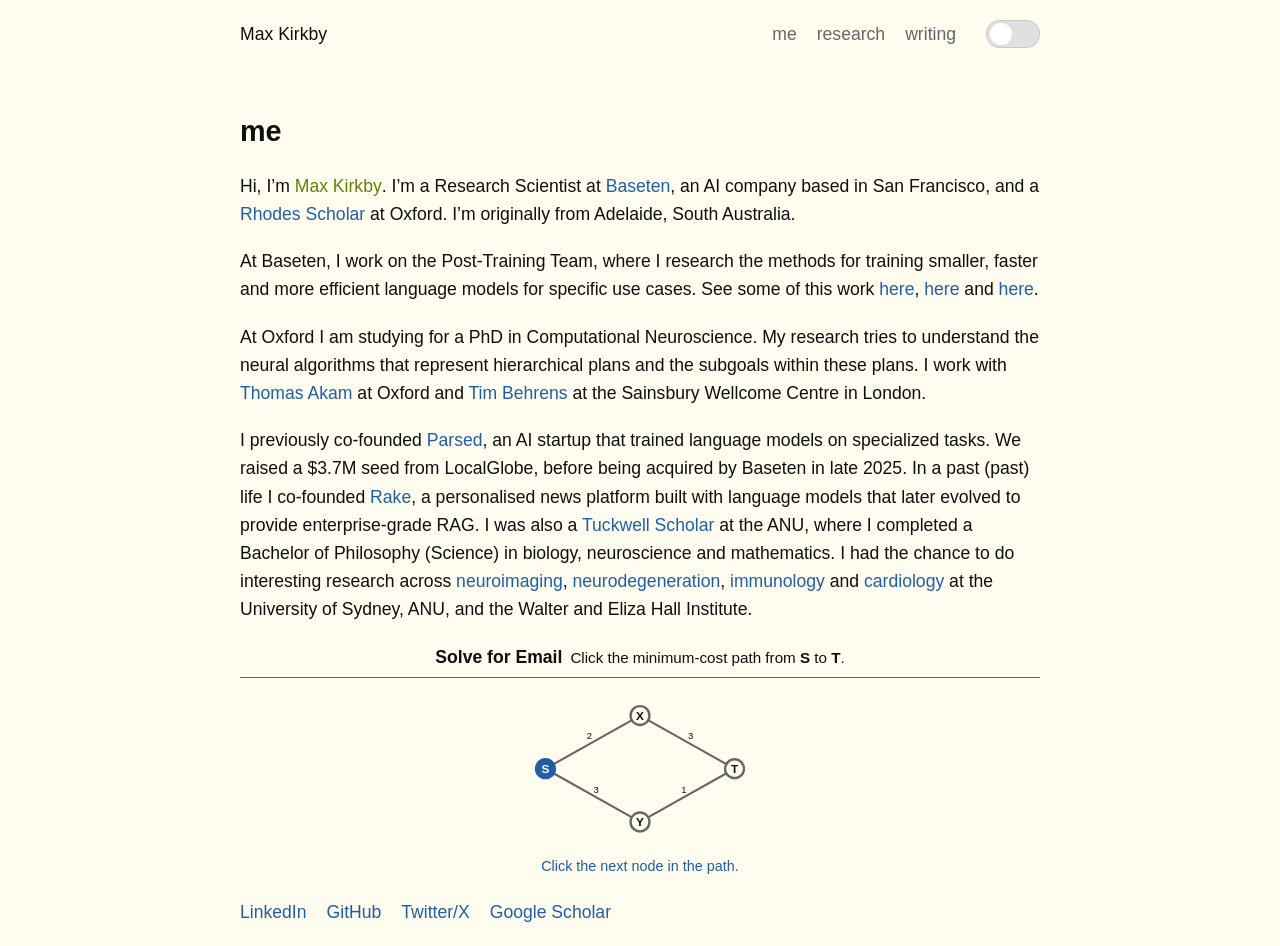
==== index.html @ 1d58b2b8 "switch" ====
<!DOCTYPE html>
<html lang="en">

<head>
    <meta charset="UTF-8">
    <meta name="viewport" content="width=device-width, initial-scale=1.0">
    <title>Max Kirkby</title>
    <meta name="description"
        content="I'm a Rhodes Scholar at Oxford and a Research Scientist at Baseten, an AI company based in San Francisco. I'm originally from Adelaide, South Australia.">
    <meta property="og:description"
        content="I'm a Rhodes Scholar at Oxford and a Research Scientist at Baseten, an AI company based in San Francisco. I'm originally from Adelaide, South Australia.">
    <meta name="twitter:description"
        content="I'm a Rhodes Scholar at Oxford and a Research Scientist at Baseten, an AI company based in San Francisco. I'm originally from Adelaide, South Australia.">
    <link rel="icon" href="images/dithered-icon.png" type="image/png">
    <style>
        :root {
            --background-color: rgb(255, 252, 240);
            --text-color: rgb(16, 15, 15);
            --link-color: rgb(32, 94, 166);
            --nav-color: #666666;
            --nav-hover-color: rgb(32, 94, 166);
        }

        [data-theme="dark"] {
            --background-color: #1f2022;
            --text-color: #e0e0e0;
            --link-color: rgb(94, 151, 218);
            --nav-color: #a0a0a0;
            --nav-hover-color: rgb(94, 151, 218);
        }

        body {
            font-family: -apple-system, BlinkMacSystemFont, "Segoe UI", Roboto, Helvetica, Arial, sans-serif;
            background-color: var(--background-color);
            color: var(--text-color);
            line-height: 1.6;
            max-width: 800px;
            margin: 0 auto;
            padding: 20px;
            transition: background-color 0.3s ease, color 0.3s ease;
        }

        header {
            display: flex;
            justify-content: space-between;
            align-items: center;
            margin-bottom: 60px;
        }

        nav {
            display: flex;
            gap: 20px;
            align-items: center;
        }

        nav a {
            color: var(--nav-color);
            text-decoration: none;
            font-size: 1.1rem;
            transition: color 0.3s ease;
        }

        nav a:hover {
            color: var(--nav-hover-color);
        }

        h1 {
            font-size: 2.2rem;
            margin-bottom: 1.5rem;
            font-weight: 600;
        }

        h2 {
            font-size: 1.8rem;
            margin-top: 2rem;
            margin-bottom: 1rem;
            font-weight: 600;
        }

        p {
            margin-bottom: 1.2rem;
            font-size: 1.1rem;
        }

        a {
            color: var(--link-color);
            text-decoration: none;
            transition: opacity 0.2s ease;
        }

        a:hover {
            opacity: 0.8;
        }

        .external-link::after {
            content: "↗";
            display: inline-block;
            margin-left: 3px;
        }

        ol {
            padding-left: 2rem;
        }

        li {
            margin-bottom: 0.8rem;
        }

        /* Simplified toggle switch styling */
        .theme-toggle-wrapper {
            position: relative;
            display: inline-block;
            width: 54px;
            height: 28px;
            margin-left: 10px;
        }

        .theme-toggle {
            opacity: 0;
            width: 0;
            height: 0;
        }

        .toggle-slider {
            position: absolute;
            cursor: pointer;
            top: 0;
            left: 0;
            right: 0;
            bottom: 0;
            background-color: #e0e0e0;
            transition: .4s;
            border-radius: 28px;
            border: 1px solid rgba(0, 0, 0, 0.1);
        }

        .toggle-slider:before {
            position: absolute;
            content: "";
            height: 22px;
            width: 22px;
            left: 3px;
            bottom: 2px;
            background-color: white;
            transition: .4s;
            border-radius: 50%;
        }

        /* Dark mode */
        .theme-toggle:checked+.toggle-slider {
            background-color: #3a3a3a;
        }

        .theme-toggle:checked+.toggle-slider:before {
            transform: translateX(26px);
        }

        .site-title {
            font-weight: 500;
            font-size: 1.1rem;
        }

        .name-highlight {
            color: rgb(102, 128, 11);
            cursor: pointer;
            position: relative;
            display: inline-block;
        }

        .hover-photo {
            position: absolute;
            width: 105px;
            height: 105px;
            border-radius: 50%;
            overflow: hidden;
            top: -135px;
            left: 50%;
            transform: translateX(-50%);
            opacity: 0;
            pointer-events: none;
            transition: opacity 0.3s ease;
            z-index: 10;
            box-shadow: 0 3px 10px rgba(0, 0, 0, 0.2);
        }

        .hover-photo img {
            width: 100%;
            height: 100%;
            object-fit: cover;
        }

        .name-highlight:hover>.hover-photo,
        .name-highlight>.hover-photo:hover {
            opacity: 1;
            pointer-events: auto;
        }

        .site-title a {
            text-decoration: none;
        }

        .projects {
            color: #4a7a9d;
        }

        .content-wrapper {
            margin-top: 40px;
        }

        .profile-photo {
            display: none;
        }

        .bio-content {
            max-width: 800px;
            margin: 0 auto;
        }

        .bio-content h2 {
            margin-top: 0;
        }

        footer {
            margin-top: 40px;
            padding: 0;
        }

        .social-links {
            display: flex;
            justify-content: flex-start;
            gap: 20px;
            margin-top: 20px;
            padding-left: 0;
        }

        .social-link {
            color: var(--link-color);
            text-decoration: none;
            font-size: 1.1rem;
            transition: opacity 0.2s ease;
        }

        .social-link:hover {
            opacity: 0.8;
        }

        /* Puzzle Styles */
        .email-puzzle {
            margin-top: 15px;
            padding: 0;
            text-align: center;
        }

        .puzzle-header {
            display: flex;
            align-items: baseline;
            gap: 8px;
            margin-bottom: 8px;
            padding-bottom: 6px;
            border-bottom: 1px solid var(--nav-color);
            justify-content: center;
        }

        .puzzle-title {
            font-size: 1.1rem;
            font-weight: 600;
            margin: 0;
            color: var(--text-color);
        }

        .puzzle-instructions {
            margin: 0;
            font-size: 0.95rem;
            color: var(--text-color);
            font-weight: normal;
        }

        /* New SVG Graph Styles */
        #graph {
            width: 100%;
            max-width: 260px;
            height: auto;
            margin: 6px auto 4px auto;
            display: block;
        }

        .node circle {
            fill: var(--background-color);
            stroke: var(--nav-color);
            stroke-width: 2px;
            transition: fill 0.3s ease, stroke 0.3s ease;
            cursor: pointer;
        }

        .node text {
            fill: var(--text-color);
            font-family: -apple-system, BlinkMacSystemFont, "Segoe UI", Roboto, Helvetica, Arial, sans-serif;
            font-size: 10px;
            /* Reduced from 11px */
            font-weight: bold;
            text-anchor: middle;
            dominant-baseline: central;
            pointer-events: none;
            /* Text shouldn't capture clicks */
            transition: fill 0.3s ease;
        }

        .node:hover circle {
            stroke: var(--nav-hover-color);
        }

        .node.selected circle {
            fill: var(--nav-hover-color);
            stroke: var(--nav-hover-color);
        }

        .node.selected text {
            fill: var(--background-color);
        }

        .edge {
            stroke: var(--nav-color);
            stroke-width: 1.75px;
            transition: stroke 0.3s ease;
        }

        .edge.selected {
            stroke: var(--nav-hover-color);
            stroke-width: 2.5px;
            /* Make selected edges slightly thicker */
        }

        .edge-label {
            fill: var(--text-color);
            font-family: -apple-system, BlinkMacSystemFont, "Segoe UI", Roboto, Helvetica, Arial, sans-serif;
            font-size: 8px;
            /* Reduced from 9px */
            text-anchor: middle;
            dominant-baseline: central;
            pointer-events: none;
            transition: fill 0.3s ease;
        }

        .puzzle-feedback {
            min-height: 16px;
            font-size: 0.9rem;
            text-align: center;
            color: var(--link-color);
            margin-top: 2px;
        }

        .revealed-email {
            font-size: 1rem;
            font-family: monospace;
            color: var(--link-color);
            text-align: center;
            margin-top: 2px;
        }
    </style>
</head>

<body>
    <header>
        <div class="site-title">
            <span>Max Kirkby</span>
        </div>
        <nav>
            <a href="#" class="active">me</a>
            <a href="research.html">research</a>
            <a href="#">writing</a>
            <label class="theme-toggle-wrapper">
                <input type="checkbox" class="theme-toggle">
                <span class="toggle-slider"></span>
            </label>
        </nav>
    </header>

    <main>
        <div class="bio-content">
            <h2>me</h2>
            <p>Hi, I’m <span class="name-highlight">Max Kirkby<span class="hover-photo"><img
                            src="images/personalweb.jpg" alt="Max Kirkby"></span></span>. I’m a Research Scientist at <a href="https://www.baseten.co/">Baseten</a>, an AI company
                based in San Francisco, and a <a
                    href="https://www.rhodeshouse.ox.ac.uk/scholar-community/rhodes-scholar-bios/rhodes-scholars-class-of-2023/max-kirkby/">Rhodes
                    Scholar</a> at Oxford. I’m originally from Adelaide, South Australia.</p>

            <p>
                At Baseten, I work on the Post-Training Team, where I research the methods for training smaller, faster and more efficient language models for specific use cases. See some of this work <a
                href="https://parsed.com/research/lumina-building-self-improving-evaluation-through-customer-in-the-loop-refinement">here</a>, <a
                href="https://www.baseten.co/research/dense-on-policy-or-both/">here</a> and <a
                href="https://www.baseten.co/resources/research/distillation-without-the-dark/">here</a>.   
            </p>
            <p>
                At Oxford I am studying for a PhD in Computational Neuroscience. My research tries to understand the
                neural algorithms that represent hierarchical plans and the subgoals within these plans. I work with <a
                    href="https://www.psy.ox.ac.uk/research/cognitive-circuits">Thomas Akam</a> at Oxford and <a
                    href="https://www.sainsburywellcome.org/web/groups/behrens-lab">Tim Behrens</a> at the Sainsbury
                Wellcome Centre in London.
            </p>

            <p>
                I previously co-founded <a href="https://parsed.com/">Parsed</a>, an AI startup that trained language models on specialized tasks. We raised a $3.7M seed from
                LocalGlobe, before being acquired by Baseten in late 2025. In a past (past) life I co-founded <a href="https://rake.news/">Rake</a>, a personalised news platform
                built with language models that later evolved to provide enterprise-grade RAG.
                I was also a <a href="https://tuckwell.anu.edu.au/about/scholarship">Tuckwell Scholar</a> at the ANU, where I
                completed a Bachelor of Philosophy (Science) in biology, neuroscience and mathematics. I had the chance
                to do interesting research across <a href="https://www.biorxiv.org/content/10.1101/2024.09.15.613156v1.abstract">neuroimaging</a>, <a
                    href="https://www.frontiersin.org/journals/physiology/articles/10.3389/fphys.2023.1116898/full">neurodegeneration</a>, 
                    <a
                    href="https://www.cell.com/trends/biochemical-sciences/fulltext/S0968-0004(23)00165-2">immunology</a>
                and <a href="https://www.mdpi.com/2075-4418/14/22/2590">cardiology</a> at the University of Sydney, ANU,
                and the Walter and Eliza Hall Institute.
            </p>

            <!-- Replace Email Puzzle Section -->
            <div class="email-puzzle" id="emailPuzzleContainer">
                <div class="puzzle-header">
                    <h4 class="puzzle-title">Solve for Email</h4>
                    <p class="puzzle-instructions">Click the minimum-cost path from <strong>S</strong> to
                        <strong>T</strong>.</p>
                </div>
                <svg id="graph" viewBox="0 0 220 140" role="application"
                    aria-label="Shortest path puzzle graph. Start at S, end at T."></svg>
                <div id="puzzleFeedback" class="puzzle-feedback" aria-live="polite"></div>
            </div>

            <div class="social-links">
                <a href="https://www.linkedin.com/in/max-kirkby15/" class="social-link">LinkedIn</a>
                <a href="https://github.com/MaxKirkby5" class="social-link">GitHub</a>
                <a href="https://x.com/kirkby_max" class="social-link">Twitter/X</a>
                <a href="https://scholar.google.com/citations?user=SoMPEoIAAAAJ&hl=en" class="social-link">Google
                    Scholar</a>
            </div>
        </div>
    </main>

    <script>
        const themeToggle = document.querySelector('.theme-toggle');

        function setTheme(isDark) {
            if (isDark) {
                document.body.setAttribute('data-theme', 'dark');
                themeToggle.checked = true;
            } else {
                document.body.removeAttribute('data-theme');
                themeToggle.checked = false;
            }
            localStorage.setItem('darkMode', isDark ? 'true' : 'false');
        }

        const savedDarkMode = localStorage.getItem('darkMode') === 'true';

        setTheme(savedDarkMode);

        themeToggle.addEventListener('change', () => {
            setTheme(themeToggle.checked);
        });

        // --- New Shortest Path Puzzle Logic ---
        const svgNS = "http://www.w3.org/2000/svg";
        const graphSvg = document.getElementById('graph');
        const feedbackEl = document.getElementById('puzzleFeedback');
        const puzzleContainerEl = document.getElementById('emailPuzzleContainer'); // Get container for reveal

        const graphData = {
            nodes: { // Compact 220x140 diamond
                S: { x: 30, y: 70, label: "S" },
                X: { x: 110, y: 25, label: "X" },
                Y: { x: 110, y: 115, label: "Y" },
                T: { x: 190, y: 70, label: "T" }
            },
            edges: [
                { from: 'S', to: 'X', weight: 2 },
                { from: 'S', to: 'Y', weight: 3 },
                { from: 'X', to: 'T', weight: 3 },
                { from: 'Y', to: 'T', weight: 1 }
            ],
            // Adjacency list for easier lookup during interaction
            adjacency: {
                S: { X: 2, Y: 3 },
                X: { S: 2, T: 3 },
                Y: { S: 3, T: 1 },
                T: { X: 3, Y: 1 }
            },
            minCost: 4,
            startNode: 'S',
            endNode: 'T'
        };

        let userPath = [graphData.startNode];
        let runningCost = 0;
        let elements = { nodes: {}, edges: {} }; // Store SVG elements

        function drawGraph() {
            graphSvg.innerHTML = ''; // Clear previous graph if any
            elements = { nodes: {}, edges: {} }; // Reset elements store
            userPath = [graphData.startNode];
            runningCost = 0;

            // Draw Edges (draw first so they are behind nodes)
            graphData.edges.forEach(edge => {
                const n1 = graphData.nodes[edge.from];
                const n2 = graphData.nodes[edge.to];

                const line = document.createElementNS(svgNS, 'line');
                line.setAttribute('x1', n1.x);
                line.setAttribute('y1', n1.y);
                line.setAttribute('x2', n2.x);
                line.setAttribute('y2', n2.y);
                line.classList.add('edge');
                // Store edge elements keyed by node pairs (e.g., 'S-A' and 'A-S')
                const edgeKey1 = `${edge.from}-${edge.to}`;
                const edgeKey2 = `${edge.to}-${edge.from}`;
                elements.edges[edgeKey1] = line;
                elements.edges[edgeKey2] = line;
                graphSvg.appendChild(line);

                // Add Edge Label (Weight)
                const midX = (n1.x + n2.x) / 2;
                const midY = (n1.y + n2.y) / 2;
                // Calculate offset perpendicular to the line
                const angle = Math.atan2(n2.y - n1.y, n2.x - n1.x);
                const offsetX = Math.sin(angle) * 6;
                const offsetY = -Math.cos(angle) * 6;

                const label = document.createElementNS(svgNS, 'text');
                label.setAttribute('x', midX + offsetX);
                label.setAttribute('y', midY + offsetY);
                label.classList.add('edge-label');
                label.textContent = edge.weight;
                graphSvg.appendChild(label);
            });

            // Draw Nodes
            Object.entries(graphData.nodes).forEach(([id, node]) => {
                const g = document.createElementNS(svgNS, 'g');
                g.classList.add('node');
                g.setAttribute('id', `svg-node-${id}`);
                g.setAttribute('role', 'button');
                g.setAttribute('tabindex', '0');

                // Build aria-label
                let ariaLabel = `Node ${id}.`;
                if (graphData.adjacency[id]) {
                    ariaLabel += " Connects to: ";
                    ariaLabel += Object.entries(graphData.adjacency[id])
                        .map(([neighbor, weight]) => `${neighbor} (cost ${weight})`)
                        .join(', ');
                }
                g.setAttribute('aria-label', ariaLabel);


                const circle = document.createElementNS(svgNS, 'circle');
                circle.setAttribute('cx', node.x);
                circle.setAttribute('cy', node.y);
                circle.setAttribute('r', 8);
                g.appendChild(circle);

                const text = document.createElementNS(svgNS, 'text');
                text.setAttribute('x', node.x);
                text.setAttribute('y', node.y);
                text.textContent = node.label;
                g.appendChild(text);

                elements.nodes[id] = g; // Store the group element

                g.addEventListener('click', () => onNodeClick(id));
                g.addEventListener('keydown', (event) => {
                    if (event.key === 'Enter' || event.key === ' ') {
                        onNodeClick(id);
                    }
                });

                graphSvg.appendChild(g);
            });

            // Highlight start node initially
            highlightNode(graphData.startNode);
            updateFeedback(); // Initial feedback
        }

        function highlightNode(nodeId) {
            if (elements.nodes[nodeId]) {
                elements.nodes[nodeId].classList.add('selected');
            }
        }

        function highlightEdge(nodeId1, nodeId2) {
            const edgeKey = `${nodeId1}-${nodeId2}`;
            if (elements.edges[edgeKey]) {
                elements.edges[edgeKey].classList.add('selected');
            }
        }

        function updateFeedback() {
            let pathStr = userPath.join(' → ');
            if (userPath.length > 1) {
                feedbackEl.textContent = `Path: ${pathStr} (Cost: ${runningCost})`;
            } else {
                feedbackEl.textContent = 'Click the next node in the path.';
            }
        }

        function onNodeClick(nodeId) {
            const previousNode = userPath[userPath.length - 1];

            // Ignore clicks on already visited nodes or non-adjacent nodes
            if (userPath.includes(nodeId) || !graphData.adjacency[previousNode]?.[nodeId]) {
                // Maybe add subtle feedback for invalid clicks? (Optional)
                return;
            }

            const cost = graphData.adjacency[previousNode][nodeId];
            runningCost += cost;
            userPath.push(nodeId);

            highlightNode(nodeId);
            highlightEdge(previousNode, nodeId);
            updateFeedback();

            if (nodeId === graphData.endNode) {
                checkSolution();
            }
        }

        function checkSolution() {
            // Small delay for user to see the final path/cost
            setTimeout(() => {
                if (runningCost === graphData.minCost && userPath[0] === graphData.startNode) {
                    showSuccess();
                } else {
                    const message = `Path cost ${runningCost}. The minimum cost is ${graphData.minCost}. Try again.`;
                    showError(message);
                    setTimeout(resetPuzzle, 1500); // Longer delay for error message
                }
            }, 300);
        }

        function showSuccess() {
            feedbackEl.textContent = 'Correct! Revealing email...';
            // Replace puzzle content with email
            setTimeout(() => {
                puzzleContainerEl.innerHTML = '<p class="revealed-email">maxkirkby1 [at] gmail [dot] com</p>';
            }, 500); // Delay reveal slightly
        }

        function showError(message) {
            feedbackEl.textContent = message;
            // Could add a visual cue like shaking the container (optional)
        }

        function resetPuzzle() {
            drawGraph(); // Redrawing resets highlights, state, and feedback
        }

        // Initial draw
        drawGraph();

    </script>
</body>

</html>
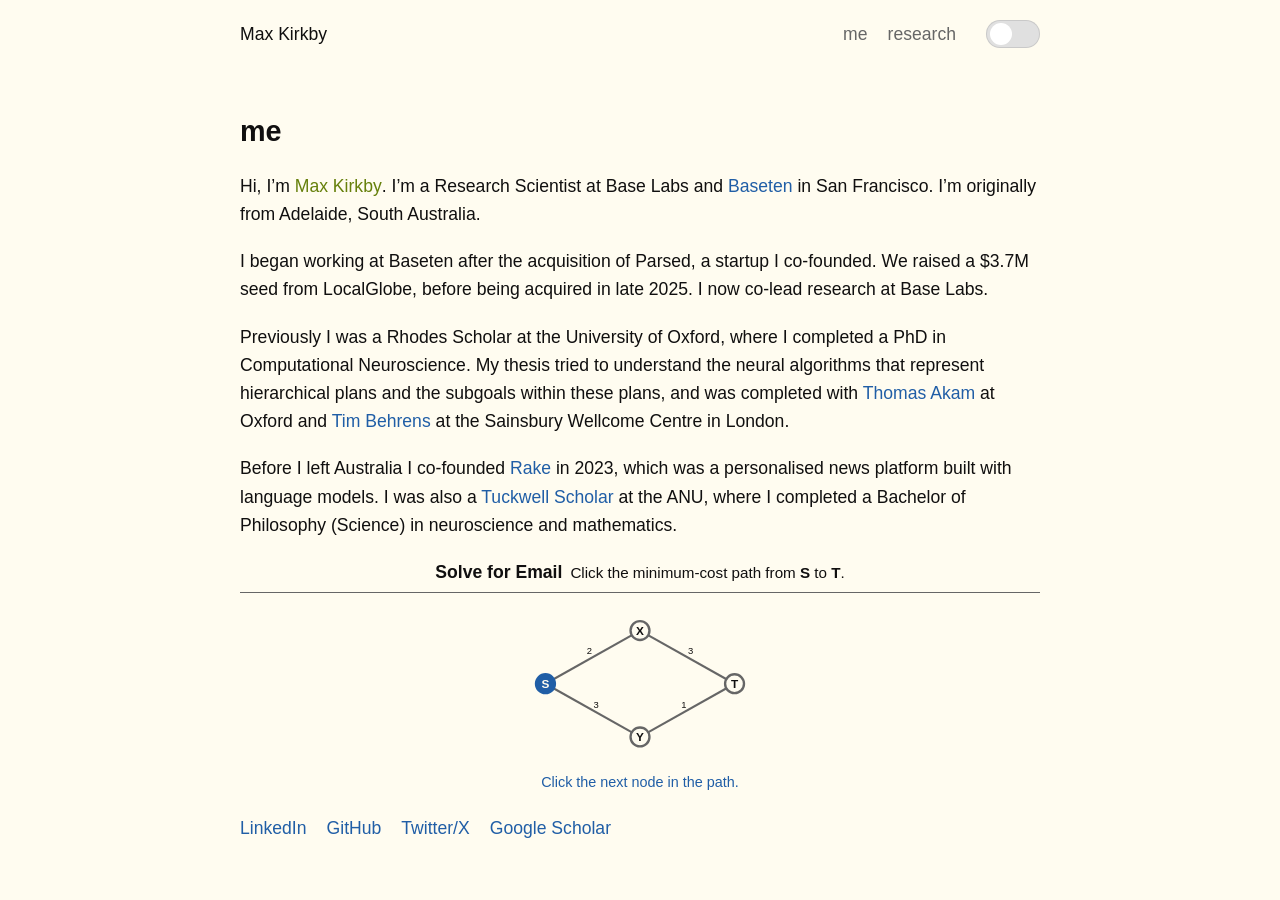
==== commit 9e01c735: "Update personal bio and repair site links" ====
--- a/index.html
+++ b/index.html
@@ -6,11 +6,11 @@
     <meta name="viewport" content="width=device-width, initial-scale=1.0">
     <title>Max Kirkby</title>
     <meta name="description"
-        content="I'm a Rhodes Scholar at Oxford and a Research Scientist at Baseten, an AI company based in San Francisco. I'm originally from Adelaide, South Australia.">
+        content="Max Kirkby is a Research Scientist at Base Labs and Baseten in San Francisco, and a former Rhodes Scholar at the University of Oxford.">
     <meta property="og:description"
-        content="I'm a Rhodes Scholar at Oxford and a Research Scientist at Baseten, an AI company based in San Francisco. I'm originally from Adelaide, South Australia.">
+        content="Max Kirkby is a Research Scientist at Base Labs and Baseten in San Francisco, and a former Rhodes Scholar at the University of Oxford.">
     <meta name="twitter:description"
-        content="I'm a Rhodes Scholar at Oxford and a Research Scientist at Baseten, an AI company based in San Francisco. I'm originally from Adelaide, South Australia.">
+        content="Max Kirkby is a Research Scientist at Base Labs and Baseten in San Francisco, and a former Rhodes Scholar at the University of Oxford.">
     <link rel="icon" href="images/dithered-icon.png" type="image/png">
     <style>
         :root {
@@ -367,7 +367,6 @@
         <nav>
             <a href="#" class="active">me</a>
             <a href="research.html">research</a>
-            <a href="#">writing</a>
             <label class="theme-toggle-wrapper">
                 <input type="checkbox" class="theme-toggle">
                 <span class="toggle-slider"></span>
@@ -379,37 +378,17 @@
         <div class="bio-content">
             <h2>me</h2>
             <p>Hi, I’m <span class="name-highlight">Max Kirkby<span class="hover-photo"><img
-                            src="images/personalweb.jpg" alt="Max Kirkby"></span></span>. I’m a Research Scientist at <a href="https://www.baseten.co/">Baseten</a>, an AI company
-                based in San Francisco, and a <a
-                    href="https://www.rhodeshouse.ox.ac.uk/scholar-community/rhodes-scholar-bios/rhodes-scholars-class-of-2023/max-kirkby/">Rhodes
-                    Scholar</a> at Oxford. I’m originally from Adelaide, South Australia.</p>
+                            src="images/personalweb.jpg" alt="Max Kirkby"></span></span>. I’m a Research Scientist at Base Labs and <a href="https://www.baseten.co/">Baseten</a> in San Francisco. I’m originally from Adelaide, South Australia.</p>
 
             <p>
-                At Baseten, I work on the Post-Training Team, where I research the methods for training smaller, faster and more efficient language models for specific use cases. See some of this work <a
-                href="https://parsed.com/research/lumina-building-self-improving-evaluation-through-customer-in-the-loop-refinement">here</a>, <a
-                href="https://www.baseten.co/research/dense-on-policy-or-both/">here</a> and <a
-                href="https://www.baseten.co/resources/research/distillation-without-the-dark/">here</a>.   
+                I began working at Baseten after the acquisition of Parsed, a startup I co-founded. We raised a $3.7M seed from LocalGlobe, before being acquired in late 2025. I now co-lead research at Base Labs.
             </p>
             <p>
-                At Oxford I am studying for a PhD in Computational Neuroscience. My research tries to understand the
-                neural algorithms that represent hierarchical plans and the subgoals within these plans. I work with <a
-                    href="https://www.psy.ox.ac.uk/research/cognitive-circuits">Thomas Akam</a> at Oxford and <a
-                    href="https://www.sainsburywellcome.org/web/groups/behrens-lab">Tim Behrens</a> at the Sainsbury
-                Wellcome Centre in London.
+                Previously I was a Rhodes Scholar at the University of Oxford, where I completed a PhD in Computational Neuroscience. My thesis tried to understand the neural algorithms that represent hierarchical plans and the subgoals within these plans, and was completed with <a href="https://www.psy.ox.ac.uk/research/cognitive-circuits">Thomas Akam</a> at Oxford and <a href="https://www.sainsburywellcome.org/web/groups/behrens-lab">Tim Behrens</a> at the Sainsbury Wellcome Centre in London.
             </p>
 
             <p>
-                I previously co-founded <a href="https://parsed.com/">Parsed</a>, an AI startup that trained language models on specialized tasks. We raised a $3.7M seed from
-                LocalGlobe, before being acquired by Baseten in late 2025. In a past (past) life I co-founded <a href="https://rake.news/">Rake</a>, a personalised news platform
-                built with language models that later evolved to provide enterprise-grade RAG.
-                I was also a <a href="https://tuckwell.anu.edu.au/about/scholarship">Tuckwell Scholar</a> at the ANU, where I
-                completed a Bachelor of Philosophy (Science) in biology, neuroscience and mathematics. I had the chance
-                to do interesting research across <a href="https://www.biorxiv.org/content/10.1101/2024.09.15.613156v1.abstract">neuroimaging</a>, <a
-                    href="https://www.frontiersin.org/journals/physiology/articles/10.3389/fphys.2023.1116898/full">neurodegeneration</a>, 
-                    <a
-                    href="https://www.cell.com/trends/biochemical-sciences/fulltext/S0968-0004(23)00165-2">immunology</a>
-                and <a href="https://www.mdpi.com/2075-4418/14/22/2590">cardiology</a> at the University of Sydney, ANU,
-                and the Walter and Eliza Hall Institute.
+                Before I left Australia I co-founded <a href="https://au.linkedin.com/company/rakenews">Rake</a> in 2023, which was a personalised news platform built with language models. I was also a <a href="https://tuckwell.anu.edu.au/about/scholarship">Tuckwell Scholar</a> at the ANU, where I completed a Bachelor of Philosophy (Science) in neuroscience and mathematics.
             </p>
 
             <!-- Replace Email Puzzle Section -->
@@ -427,7 +406,7 @@
             <div class="social-links">
                 <a href="https://www.linkedin.com/in/max-kirkby15/" class="social-link">LinkedIn</a>
                 <a href="https://github.com/MaxKirkby5" class="social-link">GitHub</a>
-                <a href="https://x.com/kirkby_max" class="social-link">Twitter/X</a>
+                <a href="https://x.com/maxkirkby" class="social-link">Twitter/X</a>
                 <a href="https://scholar.google.com/citations?user=SoMPEoIAAAAJ&hl=en" class="social-link">Google
                     Scholar</a>
             </div>
@@ -659,4 +638,4 @@
     </script>
 </body>
 
-</html>+</html>
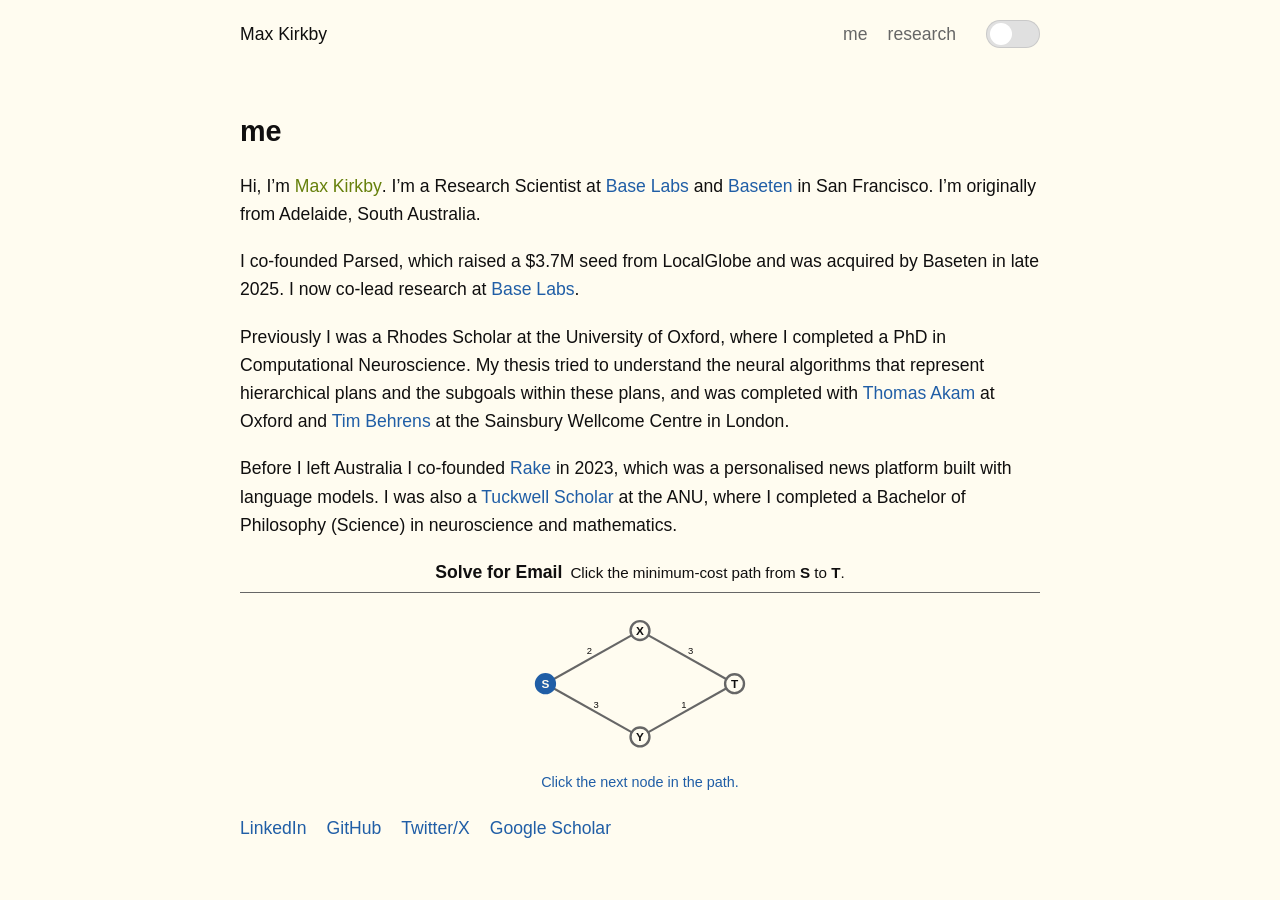
==== commit 4cc2d15d: "Link Base Labs and revise Parsed bio" ====
--- a/index.html
+++ b/index.html
@@ -378,10 +378,10 @@
         <div class="bio-content">
             <h2>me</h2>
             <p>Hi, I’m <span class="name-highlight">Max Kirkby<span class="hover-photo"><img
-                            src="images/personalweb.jpg" alt="Max Kirkby"></span></span>. I’m a Research Scientist at Base Labs and <a href="https://www.baseten.co/">Baseten</a> in San Francisco. I’m originally from Adelaide, South Australia.</p>
+                            src="images/personalweb.jpg" alt="Max Kirkby"></span></span>. I’m a Research Scientist at <a href="https://labs.baseten.co/">Base Labs</a> and <a href="https://www.baseten.co/">Baseten</a> in San Francisco. I’m originally from Adelaide, South Australia.</p>
 
             <p>
-                I began working at Baseten after the acquisition of Parsed, a startup I co-founded. We raised a $3.7M seed from LocalGlobe, before being acquired in late 2025. I now co-lead research at Base Labs.
+                I co-founded Parsed, which raised a $3.7M seed from LocalGlobe and was acquired by Baseten in late 2025. I now co-lead research at <a href="https://labs.baseten.co/">Base Labs</a>.
             </p>
             <p>
                 Previously I was a Rhodes Scholar at the University of Oxford, where I completed a PhD in Computational Neuroscience. My thesis tried to understand the neural algorithms that represent hierarchical plans and the subgoals within these plans, and was completed with <a href="https://www.psy.ox.ac.uk/research/cognitive-circuits">Thomas Akam</a> at Oxford and <a href="https://www.sainsburywellcome.org/web/groups/behrens-lab">Tim Behrens</a> at the Sainsbury Wellcome Centre in London.
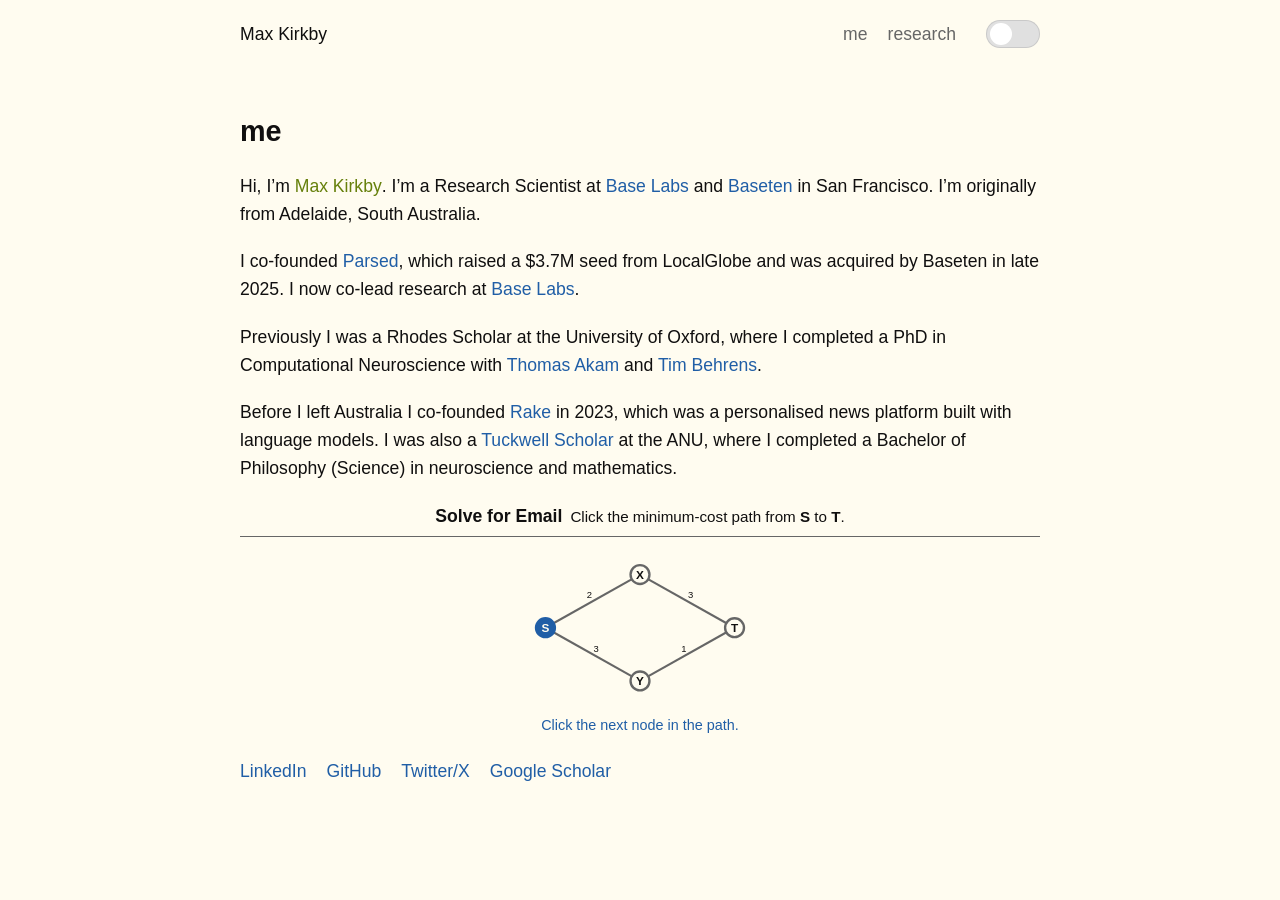
==== commit 7a9063cf: "Link Parsed and shorten Oxford bio" ====
--- a/index.html
+++ b/index.html
@@ -381,10 +381,10 @@
                             src="images/personalweb.jpg" alt="Max Kirkby"></span></span>. I’m a Research Scientist at <a href="https://labs.baseten.co/">Base Labs</a> and <a href="https://www.baseten.co/">Baseten</a> in San Francisco. I’m originally from Adelaide, South Australia.</p>
 
             <p>
-                I co-founded Parsed, which raised a $3.7M seed from LocalGlobe and was acquired by Baseten in late 2025. I now co-lead research at <a href="https://labs.baseten.co/">Base Labs</a>.
+                I co-founded <a href="https://parsed.com/">Parsed</a>, which raised a $3.7M seed from LocalGlobe and was acquired by Baseten in late 2025. I now co-lead research at <a href="https://labs.baseten.co/">Base Labs</a>.
             </p>
             <p>
-                Previously I was a Rhodes Scholar at the University of Oxford, where I completed a PhD in Computational Neuroscience. My thesis tried to understand the neural algorithms that represent hierarchical plans and the subgoals within these plans, and was completed with <a href="https://www.psy.ox.ac.uk/research/cognitive-circuits">Thomas Akam</a> at Oxford and <a href="https://www.sainsburywellcome.org/web/groups/behrens-lab">Tim Behrens</a> at the Sainsbury Wellcome Centre in London.
+                Previously I was a Rhodes Scholar at the University of Oxford, where I completed a PhD in Computational Neuroscience with <a href="https://www.psy.ox.ac.uk/research/cognitive-circuits">Thomas Akam</a> and <a href="https://www.sainsburywellcome.org/web/groups/behrens-lab">Tim Behrens</a>.
             </p>
 
             <p>
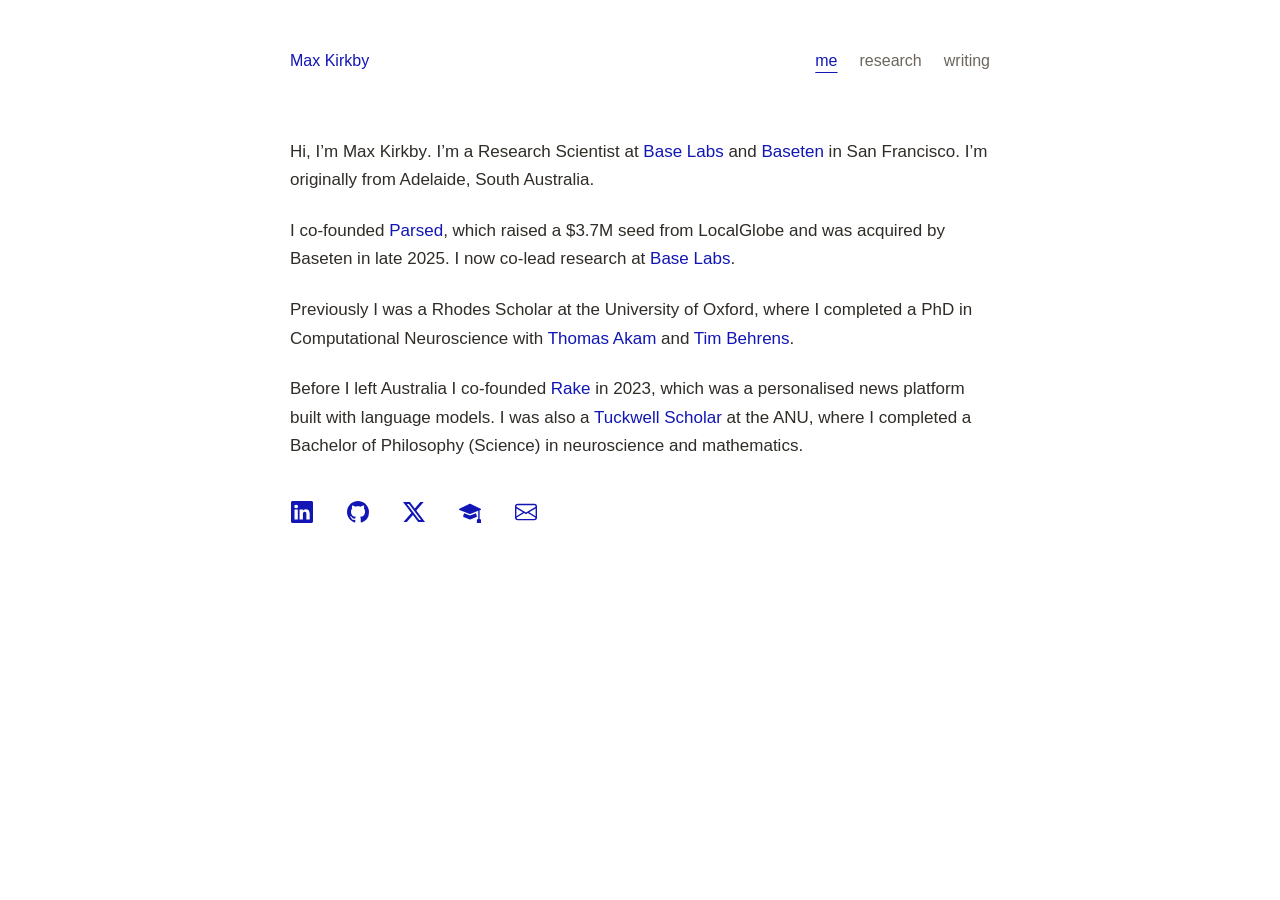
==== commit f72832c0: "Simplify site styling and replace social links with icons" ====
--- a/index.html
+++ b/index.html
@@ -12,351 +12,7 @@
     <meta name="twitter:description"
         content="Max Kirkby is a Research Scientist at Base Labs and Baseten in San Francisco, and a former Rhodes Scholar at the University of Oxford.">
     <link rel="icon" href="images/dithered-icon.png" type="image/png">
-    <style>
-        :root {
-            --background-color: rgb(255, 252, 240);
-            --text-color: rgb(16, 15, 15);
-            --link-color: rgb(32, 94, 166);
-            --nav-color: #666666;
-            --nav-hover-color: rgb(32, 94, 166);
-        }
-
-        [data-theme="dark"] {
-            --background-color: #1f2022;
-            --text-color: #e0e0e0;
-            --link-color: rgb(94, 151, 218);
-            --nav-color: #a0a0a0;
-            --nav-hover-color: rgb(94, 151, 218);
-        }
-
-        body {
-            font-family: -apple-system, BlinkMacSystemFont, "Segoe UI", Roboto, Helvetica, Arial, sans-serif;
-            background-color: var(--background-color);
-            color: var(--text-color);
-            line-height: 1.6;
-            max-width: 800px;
-            margin: 0 auto;
-            padding: 20px;
-            transition: background-color 0.3s ease, color 0.3s ease;
-        }
-
-        header {
-            display: flex;
-            justify-content: space-between;
-            align-items: center;
-            margin-bottom: 60px;
-        }
-
-        nav {
-            display: flex;
-            gap: 20px;
-            align-items: center;
-        }
-
-        nav a {
-            color: var(--nav-color);
-            text-decoration: none;
-            font-size: 1.1rem;
-            transition: color 0.3s ease;
-        }
-
-        nav a:hover {
-            color: var(--nav-hover-color);
-        }
-
-        h1 {
-            font-size: 2.2rem;
-            margin-bottom: 1.5rem;
-            font-weight: 600;
-        }
-
-        h2 {
-            font-size: 1.8rem;
-            margin-top: 2rem;
-            margin-bottom: 1rem;
-            font-weight: 600;
-        }
-
-        p {
-            margin-bottom: 1.2rem;
-            font-size: 1.1rem;
-        }
-
-        a {
-            color: var(--link-color);
-            text-decoration: none;
-            transition: opacity 0.2s ease;
-        }
-
-        a:hover {
-            opacity: 0.8;
-        }
-
-        .external-link::after {
-            content: "↗";
-            display: inline-block;
-            margin-left: 3px;
-        }
-
-        ol {
-            padding-left: 2rem;
-        }
-
-        li {
-            margin-bottom: 0.8rem;
-        }
-
-        /* Simplified toggle switch styling */
-        .theme-toggle-wrapper {
-            position: relative;
-            display: inline-block;
-            width: 54px;
-            height: 28px;
-            margin-left: 10px;
-        }
-
-        .theme-toggle {
-            opacity: 0;
-            width: 0;
-            height: 0;
-        }
-
-        .toggle-slider {
-            position: absolute;
-            cursor: pointer;
-            top: 0;
-            left: 0;
-            right: 0;
-            bottom: 0;
-            background-color: #e0e0e0;
-            transition: .4s;
-            border-radius: 28px;
-            border: 1px solid rgba(0, 0, 0, 0.1);
-        }
-
-        .toggle-slider:before {
-            position: absolute;
-            content: "";
-            height: 22px;
-            width: 22px;
-            left: 3px;
-            bottom: 2px;
-            background-color: white;
-            transition: .4s;
-            border-radius: 50%;
-        }
-
-        /* Dark mode */
-        .theme-toggle:checked+.toggle-slider {
-            background-color: #3a3a3a;
-        }
-
-        .theme-toggle:checked+.toggle-slider:before {
-            transform: translateX(26px);
-        }
-
-        .site-title {
-            font-weight: 500;
-            font-size: 1.1rem;
-        }
-
-        .name-highlight {
-            color: rgb(102, 128, 11);
-            cursor: pointer;
-            position: relative;
-            display: inline-block;
-        }
-
-        .hover-photo {
-            position: absolute;
-            width: 105px;
-            height: 105px;
-            border-radius: 50%;
-            overflow: hidden;
-            top: -135px;
-            left: 50%;
-            transform: translateX(-50%);
-            opacity: 0;
-            pointer-events: none;
-            transition: opacity 0.3s ease;
-            z-index: 10;
-            box-shadow: 0 3px 10px rgba(0, 0, 0, 0.2);
-        }
-
-        .hover-photo img {
-            width: 100%;
-            height: 100%;
-            object-fit: cover;
-        }
-
-        .name-highlight:hover>.hover-photo,
-        .name-highlight>.hover-photo:hover {
-            opacity: 1;
-            pointer-events: auto;
-        }
-
-        .site-title a {
-            text-decoration: none;
-        }
-
-        .projects {
-            color: #4a7a9d;
-        }
-
-        .content-wrapper {
-            margin-top: 40px;
-        }
-
-        .profile-photo {
-            display: none;
-        }
-
-        .bio-content {
-            max-width: 800px;
-            margin: 0 auto;
-        }
-
-        .bio-content h2 {
-            margin-top: 0;
-        }
-
-        footer {
-            margin-top: 40px;
-            padding: 0;
-        }
-
-        .social-links {
-            display: flex;
-            justify-content: flex-start;
-            gap: 20px;
-            margin-top: 20px;
-            padding-left: 0;
-        }
-
-        .social-link {
-            color: var(--link-color);
-            text-decoration: none;
-            font-size: 1.1rem;
-            transition: opacity 0.2s ease;
-        }
-
-        .social-link:hover {
-            opacity: 0.8;
-        }
-
-        /* Puzzle Styles */
-        .email-puzzle {
-            margin-top: 15px;
-            padding: 0;
-            text-align: center;
-        }
-
-        .puzzle-header {
-            display: flex;
-            align-items: baseline;
-            gap: 8px;
-            margin-bottom: 8px;
-            padding-bottom: 6px;
-            border-bottom: 1px solid var(--nav-color);
-            justify-content: center;
-        }
-
-        .puzzle-title {
-            font-size: 1.1rem;
-            font-weight: 600;
-            margin: 0;
-            color: var(--text-color);
-        }
-
-        .puzzle-instructions {
-            margin: 0;
-            font-size: 0.95rem;
-            color: var(--text-color);
-            font-weight: normal;
-        }
-
-        /* New SVG Graph Styles */
-        #graph {
-            width: 100%;
-            max-width: 260px;
-            height: auto;
-            margin: 6px auto 4px auto;
-            display: block;
-        }
-
-        .node circle {
-            fill: var(--background-color);
-            stroke: var(--nav-color);
-            stroke-width: 2px;
-            transition: fill 0.3s ease, stroke 0.3s ease;
-            cursor: pointer;
-        }
-
-        .node text {
-            fill: var(--text-color);
-            font-family: -apple-system, BlinkMacSystemFont, "Segoe UI", Roboto, Helvetica, Arial, sans-serif;
-            font-size: 10px;
-            /* Reduced from 11px */
-            font-weight: bold;
-            text-anchor: middle;
-            dominant-baseline: central;
-            pointer-events: none;
-            /* Text shouldn't capture clicks */
-            transition: fill 0.3s ease;
-        }
-
-        .node:hover circle {
-            stroke: var(--nav-hover-color);
-        }
-
-        .node.selected circle {
-            fill: var(--nav-hover-color);
-            stroke: var(--nav-hover-color);
-        }
-
-        .node.selected text {
-            fill: var(--background-color);
-        }
-
-        .edge {
-            stroke: var(--nav-color);
-            stroke-width: 1.75px;
-            transition: stroke 0.3s ease;
-        }
-
-        .edge.selected {
-            stroke: var(--nav-hover-color);
-            stroke-width: 2.5px;
-            /* Make selected edges slightly thicker */
-        }
-
-        .edge-label {
-            fill: var(--text-color);
-            font-family: -apple-system, BlinkMacSystemFont, "Segoe UI", Roboto, Helvetica, Arial, sans-serif;
-            font-size: 8px;
-            /* Reduced from 9px */
-            text-anchor: middle;
-            dominant-baseline: central;
-            pointer-events: none;
-            transition: fill 0.3s ease;
-        }
-
-        .puzzle-feedback {
-            min-height: 16px;
-            font-size: 0.9rem;
-            text-align: center;
-            color: var(--link-color);
-            margin-top: 2px;
-        }
-
-        .revealed-email {
-            font-size: 1rem;
-            font-family: monospace;
-            color: var(--link-color);
-            text-align: center;
-            margin-top: 2px;
-        }
-    </style>
+    <link rel="stylesheet" href="site.css">
 </head>
 
 <body>
@@ -364,19 +20,15 @@
         <div class="site-title">
             <span>Max Kirkby</span>
         </div>
-        <nav>
-            <a href="#" class="active">me</a>
+        <nav aria-label="Main navigation">
+            <a href="index.html" class="active" aria-current="page">me</a>
             <a href="research.html">research</a>
-            <label class="theme-toggle-wrapper">
-                <input type="checkbox" class="theme-toggle">
-                <span class="toggle-slider"></span>
-            </label>
+            <a href="writing.html">writing</a>
         </nav>
     </header>
 
     <main>
         <div class="bio-content">
-            <h2>me</h2>
             <p>Hi, I’m <span class="name-highlight">Max Kirkby<span class="hover-photo"><img
                             src="images/personalweb.jpg" alt="Max Kirkby"></span></span>. I’m a Research Scientist at <a href="https://labs.baseten.co/">Base Labs</a> and <a href="https://www.baseten.co/">Baseten</a> in San Francisco. I’m originally from Adelaide, South Australia.</p>
 
@@ -391,251 +43,38 @@
                 Before I left Australia I co-founded <a href="https://au.linkedin.com/company/rakenews">Rake</a> in 2023, which was a personalised news platform built with language models. I was also a <a href="https://tuckwell.anu.edu.au/about/scholarship">Tuckwell Scholar</a> at the ANU, where I completed a Bachelor of Philosophy (Science) in neuroscience and mathematics.
             </p>
 
-            <!-- Replace Email Puzzle Section -->
-            <div class="email-puzzle" id="emailPuzzleContainer">
-                <div class="puzzle-header">
-                    <h4 class="puzzle-title">Solve for Email</h4>
-                    <p class="puzzle-instructions">Click the minimum-cost path from <strong>S</strong> to
-                        <strong>T</strong>.</p>
-                </div>
-                <svg id="graph" viewBox="0 0 220 140" role="application"
-                    aria-label="Shortest path puzzle graph. Start at S, end at T."></svg>
-                <div id="puzzleFeedback" class="puzzle-feedback" aria-live="polite"></div>
-            </div>
-
-            <div class="social-links">
-                <a href="https://www.linkedin.com/in/max-kirkby15/" class="social-link">LinkedIn</a>
-                <a href="https://github.com/MaxKirkby5" class="social-link">GitHub</a>
-                <a href="https://x.com/maxkirkby" class="social-link">Twitter/X</a>
-                <a href="https://scholar.google.com/citations?user=SoMPEoIAAAAJ&hl=en" class="social-link">Google
-                    Scholar</a>
+            <div class="social-links" role="group" aria-label="Find me online">
+                <!-- Bootstrap Icons v1.13.1; licence in images/icons/LICENSE. -->
+                <a href="https://www.linkedin.com/in/max-kirkby15/" class="social-link" aria-label="LinkedIn" title="LinkedIn">
+                    <svg aria-hidden="true" focusable="false" xmlns="http://www.w3.org/2000/svg" width="16" height="16" fill="currentColor" viewBox="0 0 16 16">
+                      <path d="M0 1.146C0 .513.526 0 1.175 0h13.65C15.474 0 16 .513 16 1.146v13.708c0 .633-.526 1.146-1.175 1.146H1.175C.526 16 0 15.487 0 14.854zm4.943 12.248V6.169H2.542v7.225zm-1.2-8.212c.837 0 1.358-.554 1.358-1.248-.015-.709-.52-1.248-1.342-1.248S2.4 3.226 2.4 3.934c0 .694.521 1.248 1.327 1.248zm4.908 8.212V9.359c0-.216.016-.432.08-.586.173-.431.568-.878 1.232-.878.869 0 1.216.662 1.216 1.634v3.865h2.401V9.25c0-2.22-1.184-3.252-2.764-3.252-1.274 0-1.845.7-2.165 1.193v.025h-.016l.016-.025V6.169h-2.4c.03.678 0 7.225 0 7.225z"/>
+                    </svg>
+                </a>
+                <a href="https://github.com/MaxKirkby5" class="social-link" aria-label="GitHub" title="GitHub">
+                    <svg aria-hidden="true" focusable="false" xmlns="http://www.w3.org/2000/svg" width="16" height="16" fill="currentColor" viewBox="0 0 16 16">
+                      <path d="M8 0C3.58 0 0 3.58 0 8c0 3.54 2.29 6.53 5.47 7.59.4.07.55-.17.55-.38 0-.19-.01-.82-.01-1.49-2.01.37-2.53-.49-2.69-.94-.09-.23-.48-.94-.82-1.13-.28-.15-.68-.52-.01-.53.63-.01 1.08.58 1.23.82.72 1.21 1.87.87 2.33.66.07-.52.28-.87.51-1.07-1.78-.2-3.64-.89-3.64-3.95 0-.87.31-1.59.82-2.15-.08-.2-.36-1.02.08-2.12 0 0 .67-.21 2.2.82.64-.18 1.32-.27 2-.27s1.36.09 2 .27c1.53-1.04 2.2-.82 2.2-.82.44 1.1.16 1.92.08 2.12.51.56.82 1.27.82 2.15 0 3.07-1.87 3.75-3.65 3.95.29.25.54.73.54 1.48 0 1.07-.01 1.93-.01 2.2 0 .21.15.46.55.38A8.01 8.01 0 0 0 16 8c0-4.42-3.58-8-8-8"/>
+                    </svg>
+                </a>
+                <a href="https://x.com/maxkirkby" class="social-link" aria-label="X" title="X">
+                    <svg aria-hidden="true" focusable="false" xmlns="http://www.w3.org/2000/svg" width="16" height="16" fill="currentColor" viewBox="0 0 16 16">
+                      <path d="M12.6.75h2.454l-5.36 6.142L16 15.25h-4.937l-3.867-5.07-4.425 5.07H.316l5.733-6.57L0 .75h5.063l3.495 4.633L12.601.75Zm-.86 13.028h1.36L4.323 2.145H2.865z"/>
+                    </svg>
+                </a>
+                <a href="https://scholar.google.com/citations?user=SoMPEoIAAAAJ&amp;hl=en" class="social-link" aria-label="Google Scholar" title="Google Scholar">
+                    <svg aria-hidden="true" focusable="false" xmlns="http://www.w3.org/2000/svg" width="16" height="16" fill="currentColor" viewBox="0 0 16 16">
+                      <path d="M8.211 2.047a.5.5 0 0 0-.422 0l-7.5 3.5a.5.5 0 0 0 .025.917l7.5 3a.5.5 0 0 0 .372 0L14 7.14V13a1 1 0 0 0-1 1v2h3v-2a1 1 0 0 0-1-1V6.739l.686-.275a.5.5 0 0 0 .025-.917z"/>
+                      <path d="M4.176 9.032a.5.5 0 0 0-.656.327l-.5 1.7a.5.5 0 0 0 .294.605l4.5 1.8a.5.5 0 0 0 .372 0l4.5-1.8a.5.5 0 0 0 .294-.605l-.5-1.7a.5.5 0 0 0-.656-.327L8 10.466z"/>
+                    </svg>
+                </a>
+                <a href="mailto:maxkirkby1@gmail.com" class="social-link" aria-label="Email" title="Email">
+                    <svg aria-hidden="true" focusable="false" xmlns="http://www.w3.org/2000/svg" width="16" height="16" fill="currentColor" viewBox="0 0 16 16">
+                      <path d="M0 4a2 2 0 0 1 2-2h12a2 2 0 0 1 2 2v8a2 2 0 0 1-2 2H2a2 2 0 0 1-2-2zm2-1a1 1 0 0 0-1 1v.217l7 4.2 7-4.2V4a1 1 0 0 0-1-1zm13 2.383-4.708 2.825L15 11.105zm-.034 6.876-5.64-3.471L8 9.583l-1.326-.795-5.64 3.47A1 1 0 0 0 2 13h12a1 1 0 0 0 .966-.741M1 11.105l4.708-2.897L1 5.383z"/>
+                    </svg>
+                </a>
             </div>
         </div>
     </main>
 
-    <script>
-        const themeToggle = document.querySelector('.theme-toggle');
-
-        function setTheme(isDark) {
-            if (isDark) {
-                document.body.setAttribute('data-theme', 'dark');
-                themeToggle.checked = true;
-            } else {
-                document.body.removeAttribute('data-theme');
-                themeToggle.checked = false;
-            }
-            localStorage.setItem('darkMode', isDark ? 'true' : 'false');
-        }
-
-        const savedDarkMode = localStorage.getItem('darkMode') === 'true';
-
-        setTheme(savedDarkMode);
-
-        themeToggle.addEventListener('change', () => {
-            setTheme(themeToggle.checked);
-        });
-
-        // --- New Shortest Path Puzzle Logic ---
-        const svgNS = "http://www.w3.org/2000/svg";
-        const graphSvg = document.getElementById('graph');
-        const feedbackEl = document.getElementById('puzzleFeedback');
-        const puzzleContainerEl = document.getElementById('emailPuzzleContainer'); // Get container for reveal
-
-        const graphData = {
-            nodes: { // Compact 220x140 diamond
-                S: { x: 30, y: 70, label: "S" },
-                X: { x: 110, y: 25, label: "X" },
-                Y: { x: 110, y: 115, label: "Y" },
-                T: { x: 190, y: 70, label: "T" }
-            },
-            edges: [
-                { from: 'S', to: 'X', weight: 2 },
-                { from: 'S', to: 'Y', weight: 3 },
-                { from: 'X', to: 'T', weight: 3 },
-                { from: 'Y', to: 'T', weight: 1 }
-            ],
-            // Adjacency list for easier lookup during interaction
-            adjacency: {
-                S: { X: 2, Y: 3 },
-                X: { S: 2, T: 3 },
-                Y: { S: 3, T: 1 },
-                T: { X: 3, Y: 1 }
-            },
-            minCost: 4,
-            startNode: 'S',
-            endNode: 'T'
-        };
-
-        let userPath = [graphData.startNode];
-        let runningCost = 0;
-        let elements = { nodes: {}, edges: {} }; // Store SVG elements
-
-        function drawGraph() {
-            graphSvg.innerHTML = ''; // Clear previous graph if any
-            elements = { nodes: {}, edges: {} }; // Reset elements store
-            userPath = [graphData.startNode];
-            runningCost = 0;
-
-            // Draw Edges (draw first so they are behind nodes)
-            graphData.edges.forEach(edge => {
-                const n1 = graphData.nodes[edge.from];
-                const n2 = graphData.nodes[edge.to];
-
-                const line = document.createElementNS(svgNS, 'line');
-                line.setAttribute('x1', n1.x);
-                line.setAttribute('y1', n1.y);
-                line.setAttribute('x2', n2.x);
-                line.setAttribute('y2', n2.y);
-                line.classList.add('edge');
-                // Store edge elements keyed by node pairs (e.g., 'S-A' and 'A-S')
-                const edgeKey1 = `${edge.from}-${edge.to}`;
-                const edgeKey2 = `${edge.to}-${edge.from}`;
-                elements.edges[edgeKey1] = line;
-                elements.edges[edgeKey2] = line;
-                graphSvg.appendChild(line);
-
-                // Add Edge Label (Weight)
-                const midX = (n1.x + n2.x) / 2;
-                const midY = (n1.y + n2.y) / 2;
-                // Calculate offset perpendicular to the line
-                const angle = Math.atan2(n2.y - n1.y, n2.x - n1.x);
-                const offsetX = Math.sin(angle) * 6;
-                const offsetY = -Math.cos(angle) * 6;
-
-                const label = document.createElementNS(svgNS, 'text');
-                label.setAttribute('x', midX + offsetX);
-                label.setAttribute('y', midY + offsetY);
-                label.classList.add('edge-label');
-                label.textContent = edge.weight;
-                graphSvg.appendChild(label);
-            });
-
-            // Draw Nodes
-            Object.entries(graphData.nodes).forEach(([id, node]) => {
-                const g = document.createElementNS(svgNS, 'g');
-                g.classList.add('node');
-                g.setAttribute('id', `svg-node-${id}`);
-                g.setAttribute('role', 'button');
-                g.setAttribute('tabindex', '0');
-
-                // Build aria-label
-                let ariaLabel = `Node ${id}.`;
-                if (graphData.adjacency[id]) {
-                    ariaLabel += " Connects to: ";
-                    ariaLabel += Object.entries(graphData.adjacency[id])
-                        .map(([neighbor, weight]) => `${neighbor} (cost ${weight})`)
-                        .join(', ');
-                }
-                g.setAttribute('aria-label', ariaLabel);
-
-
-                const circle = document.createElementNS(svgNS, 'circle');
-                circle.setAttribute('cx', node.x);
-                circle.setAttribute('cy', node.y);
-                circle.setAttribute('r', 8);
-                g.appendChild(circle);
-
-                const text = document.createElementNS(svgNS, 'text');
-                text.setAttribute('x', node.x);
-                text.setAttribute('y', node.y);
-                text.textContent = node.label;
-                g.appendChild(text);
-
-                elements.nodes[id] = g; // Store the group element
-
-                g.addEventListener('click', () => onNodeClick(id));
-                g.addEventListener('keydown', (event) => {
-                    if (event.key === 'Enter' || event.key === ' ') {
-                        onNodeClick(id);
-                    }
-                });
-
-                graphSvg.appendChild(g);
-            });
-
-            // Highlight start node initially
-            highlightNode(graphData.startNode);
-            updateFeedback(); // Initial feedback
-        }
-
-        function highlightNode(nodeId) {
-            if (elements.nodes[nodeId]) {
-                elements.nodes[nodeId].classList.add('selected');
-            }
-        }
-
-        function highlightEdge(nodeId1, nodeId2) {
-            const edgeKey = `${nodeId1}-${nodeId2}`;
-            if (elements.edges[edgeKey]) {
-                elements.edges[edgeKey].classList.add('selected');
-            }
-        }
-
-        function updateFeedback() {
-            let pathStr = userPath.join(' → ');
-            if (userPath.length > 1) {
-                feedbackEl.textContent = `Path: ${pathStr} (Cost: ${runningCost})`;
-            } else {
-                feedbackEl.textContent = 'Click the next node in the path.';
-            }
-        }
-
-        function onNodeClick(nodeId) {
-            const previousNode = userPath[userPath.length - 1];
-
-            // Ignore clicks on already visited nodes or non-adjacent nodes
-            if (userPath.includes(nodeId) || !graphData.adjacency[previousNode]?.[nodeId]) {
-                // Maybe add subtle feedback for invalid clicks? (Optional)
-                return;
-            }
-
-            const cost = graphData.adjacency[previousNode][nodeId];
-            runningCost += cost;
-            userPath.push(nodeId);
-
-            highlightNode(nodeId);
-            highlightEdge(previousNode, nodeId);
-            updateFeedback();
-
-            if (nodeId === graphData.endNode) {
-                checkSolution();
-            }
-        }
-
-        function checkSolution() {
-            // Small delay for user to see the final path/cost
-            setTimeout(() => {
-                if (runningCost === graphData.minCost && userPath[0] === graphData.startNode) {
-                    showSuccess();
-                } else {
-                    const message = `Path cost ${runningCost}. The minimum cost is ${graphData.minCost}. Try again.`;
-                    showError(message);
-                    setTimeout(resetPuzzle, 1500); // Longer delay for error message
-                }
-            }, 300);
-        }
-
-        function showSuccess() {
-            feedbackEl.textContent = 'Correct! Revealing email...';
-            // Replace puzzle content with email
-            setTimeout(() => {
-                puzzleContainerEl.innerHTML = '<p class="revealed-email">maxkirkby1 [at] gmail [dot] com</p>';
-            }, 500); // Delay reveal slightly
-        }
-
-        function showError(message) {
-            feedbackEl.textContent = message;
-            // Could add a visual cue like shaking the container (optional)
-        }
-
-        function resetPuzzle() {
-            drawGraph(); // Redrawing resets highlights, state, and feedback
-        }
-
-        // Initial draw
-        drawGraph();
-
-    </script>
 </body>
 
 </html>
--- a/site.css
+++ b/site.css
@@ -0,0 +1,106 @@
+:root {
+    color-scheme: light;
+    --background-color: #fff;
+    --text-color: #302c27;
+    --link-color: #1116b5;
+    --muted-color: #6b655e;
+    --rule-color: #302c2726;
+}
+
+body {
+    font-family: -apple-system, BlinkMacSystemFont, "Segoe UI", sans-serif;
+    font-size: 17px;
+    line-height: 1.65;
+    max-width: 700px;
+    margin: 0 auto;
+    padding: 48px 28px 64px;
+    background: var(--background-color);
+    color: var(--text-color);
+}
+
+body > header {
+    display: flex;
+    justify-content: space-between;
+    align-items: center;
+    gap: 24px;
+    margin-bottom: 64px;
+}
+
+.site-title { color: var(--link-color); font-size: 16px; font-weight: 500; }
+nav { display: flex; align-items: center; gap: 22px; }
+nav a { color: var(--muted-color); font-size: 16px; }
+nav a.active { color: var(--link-color); text-decoration: underline; text-underline-offset: 6px; }
+h1, h2, h3 { font-weight: 500; letter-spacing: -.02em; line-height: 1.25; }
+h1 { font-size: 1.9em; margin: 0 0 1.2rem; }
+h2 { font-size: 1.4em; margin: 2rem 0 1rem; }
+h3 { font-size: 1.15em; margin: .2rem 0 .4rem; }
+main > section:first-child > h2 { margin-top: 0; }
+p { margin: 0 0 1.35em; }
+a { color: var(--link-color); text-decoration: none; text-underline-offset: 3px; }
+a:hover { text-decoration: underline; }
+a:focus-visible { outline: 2px solid var(--link-color); outline-offset: 4px; }
+
+.name-highlight { position: relative; display: inline-block; }
+.hover-photo {
+    position: absolute;
+    width: 105px;
+    height: 105px;
+    border-radius: 50%;
+    overflow: hidden;
+    top: -125px;
+    left: 50%;
+    transform: translateX(-50%);
+    opacity: 0;
+    pointer-events: none;
+    transition: opacity .2s ease;
+}
+.hover-photo img { width: 100%; height: 100%; object-fit: cover; }
+.name-highlight:hover > .hover-photo { opacity: 1; }
+
+.social-links { display: flex; flex-wrap: wrap; gap: 12px; margin-top: 30px; margin-left: -10px; }
+.social-link {
+    display: inline-flex;
+    align-items: center;
+    justify-content: center;
+    position: relative;
+    width: 44px;
+    height: 44px;
+    border-radius: 6px;
+    color: var(--link-color);
+}
+.social-link svg { display: block; width: 22px; height: 22px; fill: currentColor; }
+.social-link:hover, .social-link:focus-visible { background: #1116b508; text-decoration: none; }
+
+.papers-list { list-style: none; padding: 0; margin: .6rem 0 0; }
+.papers-list li { margin-bottom: 1.5em; }
+.papers-list .title { font-weight: 500; }
+.papers-list .meta { color: var(--muted-color); }
+
+.writing-intro { margin-bottom: 3rem; }
+.writing-intro p, .post-summary, .post-date, .post-state, .post-kicker, .post-dek, .post-meta {
+    color: var(--muted-color);
+}
+.post-list { border-top: 1px solid var(--rule-color); }
+.post-item { display: grid; grid-template-columns: 130px 1fr; gap: 24px; padding: 1.6rem 0; border-bottom: 1px solid var(--rule-color); }
+.post-date { font-size: .95rem; padding-top: .22rem; }
+.post-summary { margin: 0; }
+.post-state { display: inline-block; margin-top: .75rem; font-size: .95rem; }
+.back-link { display: inline-block; margin-bottom: 2rem; color: var(--muted-color); font-size: 1rem; }
+.post-header { padding-bottom: 1.6rem; margin-bottom: 2rem; border-bottom: 1px solid var(--rule-color); }
+.post-header h1 { margin-bottom: 1rem; }
+.post-kicker { margin-bottom: .55rem; font-size: .95rem; }
+.post-dek { font-size: 1.1em; margin-bottom: 1rem; }
+.post-meta { font-size: .95rem; }
+.draft-note { border-left: 3px solid var(--link-color); padding: .9rem 1rem; margin-bottom: 2rem; }
+
+@media (max-width: 520px) {
+    body { padding: 26px 22px 44px; }
+    body > header { align-items: baseline; flex-wrap: wrap; gap: 14px; margin-bottom: 42px; }
+    nav { gap: 18px; }
+    .site-title, nav a { font-size: 15px; }
+    .post-item { grid-template-columns: 1fr; gap: 6px; }
+}
+
+@media (prefers-reduced-motion: reduce) {
+    .hover-photo { transition: none; }
+}
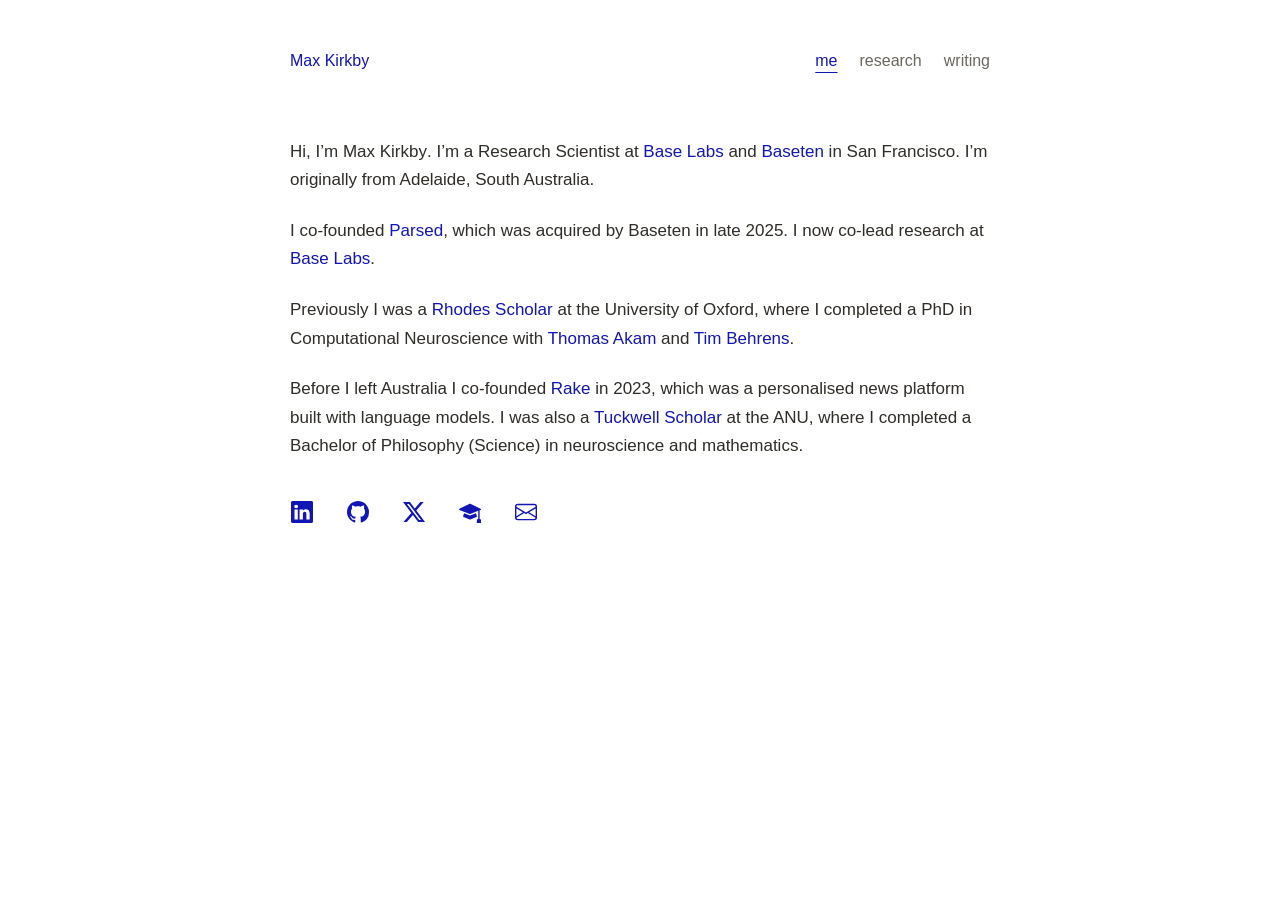
==== commit 54109a77: "Update bio: trim Parsed line, add Rhodes link, update supervisor links Co-Authored-By: Claude Opus 5" ====
--- a/index.html
+++ b/index.html
@@ -23,7 +23,7 @@
         <nav aria-label="Main navigation">
             <a href="index.html" class="active" aria-current="page">me</a>
             <a href="research.html">research</a>
-            <a href="writing.html">writing</a>
+            <a href="#" aria-disabled="true" onclick="return false;">writing</a>
         </nav>
     </header>
 
@@ -33,10 +33,10 @@
                             src="images/personalweb.jpg" alt="Max Kirkby"></span></span>. I’m a Research Scientist at <a href="https://labs.baseten.co/">Base Labs</a> and <a href="https://www.baseten.co/">Baseten</a> in San Francisco. I’m originally from Adelaide, South Australia.</p>
 
             <p>
-                I co-founded <a href="https://parsed.com/">Parsed</a>, which raised a $3.7M seed from LocalGlobe and was acquired by Baseten in late 2025. I now co-lead research at <a href="https://labs.baseten.co/">Base Labs</a>.
+                I co-founded <a href="https://parsed.com/">Parsed</a>, which was acquired by Baseten in late 2025. I now co-lead research at <a href="https://labs.baseten.co/">Base Labs</a>.
             </p>
             <p>
-                Previously I was a Rhodes Scholar at the University of Oxford, where I completed a PhD in Computational Neuroscience with <a href="https://www.psy.ox.ac.uk/research/cognitive-circuits">Thomas Akam</a> and <a href="https://www.sainsburywellcome.org/web/groups/behrens-lab">Tim Behrens</a>.
+                Previously I was a <a href="https://www.rhodeshouse.ox.ac.uk/scholar-community/rhodes-scholar-bios/rhodes-scholars-class-of-2023/max-kirkby/">Rhodes Scholar</a> at the University of Oxford, where I completed a PhD in Computational Neuroscience with <a href="https://www.psy.ox.ac.uk/people/thomas-akam">Thomas Akam</a> and <a href="https://royalsociety.org/people/timothy-behrens-25290/">Tim Behrens</a>.
             </p>
 
             <p>
--- a/site.css
+++ b/site.css
@@ -71,34 +71,21 @@
 .social-link svg { display: block; width: 22px; height: 22px; fill: currentColor; }
 .social-link:hover, .social-link:focus-visible { background: #1116b508; text-decoration: none; }
 
-.papers-list { list-style: none; padding: 0; margin: .6rem 0 0; }
-.papers-list li { margin-bottom: 1.5em; }
+.research { font-size: 15.5px; line-height: 1.4; }
+.research > header { margin-bottom: 44px; }
+.research h2 { font-size: 20px; margin: 26px 0 12px; }
+.research main > section:first-child > h2 { margin-top: 0; }
+.papers-list { list-style: decimal; padding-left: 24px; margin: 0; }
+.papers-list li { padding-left: 3px; margin-bottom: 8px; }
+.papers-list li::marker { color: var(--muted-color); font-size: 12px; font-variant-numeric: tabular-nums; }
 .papers-list .title { font-weight: 500; }
 .papers-list .meta { color: var(--muted-color); }
-
-.writing-intro { margin-bottom: 3rem; }
-.writing-intro p, .post-summary, .post-date, .post-state, .post-kicker, .post-dek, .post-meta {
-    color: var(--muted-color);
-}
-.post-list { border-top: 1px solid var(--rule-color); }
-.post-item { display: grid; grid-template-columns: 130px 1fr; gap: 24px; padding: 1.6rem 0; border-bottom: 1px solid var(--rule-color); }
-.post-date { font-size: .95rem; padding-top: .22rem; }
-.post-summary { margin: 0; }
-.post-state { display: inline-block; margin-top: .75rem; font-size: .95rem; }
-.back-link { display: inline-block; margin-bottom: 2rem; color: var(--muted-color); font-size: 1rem; }
-.post-header { padding-bottom: 1.6rem; margin-bottom: 2rem; border-bottom: 1px solid var(--rule-color); }
-.post-header h1 { margin-bottom: 1rem; }
-.post-kicker { margin-bottom: .55rem; font-size: .95rem; }
-.post-dek { font-size: 1.1em; margin-bottom: 1rem; }
-.post-meta { font-size: .95rem; }
-.draft-note { border-left: 3px solid var(--link-color); padding: .9rem 1rem; margin-bottom: 2rem; }
 
 @media (max-width: 520px) {
     body { padding: 26px 22px 44px; }
     body > header { align-items: baseline; flex-wrap: wrap; gap: 14px; margin-bottom: 42px; }
     nav { gap: 18px; }
     .site-title, nav a { font-size: 15px; }
-    .post-item { grid-template-columns: 1fr; gap: 6px; }
 }
 
 @media (prefers-reduced-motion: reduce) {
